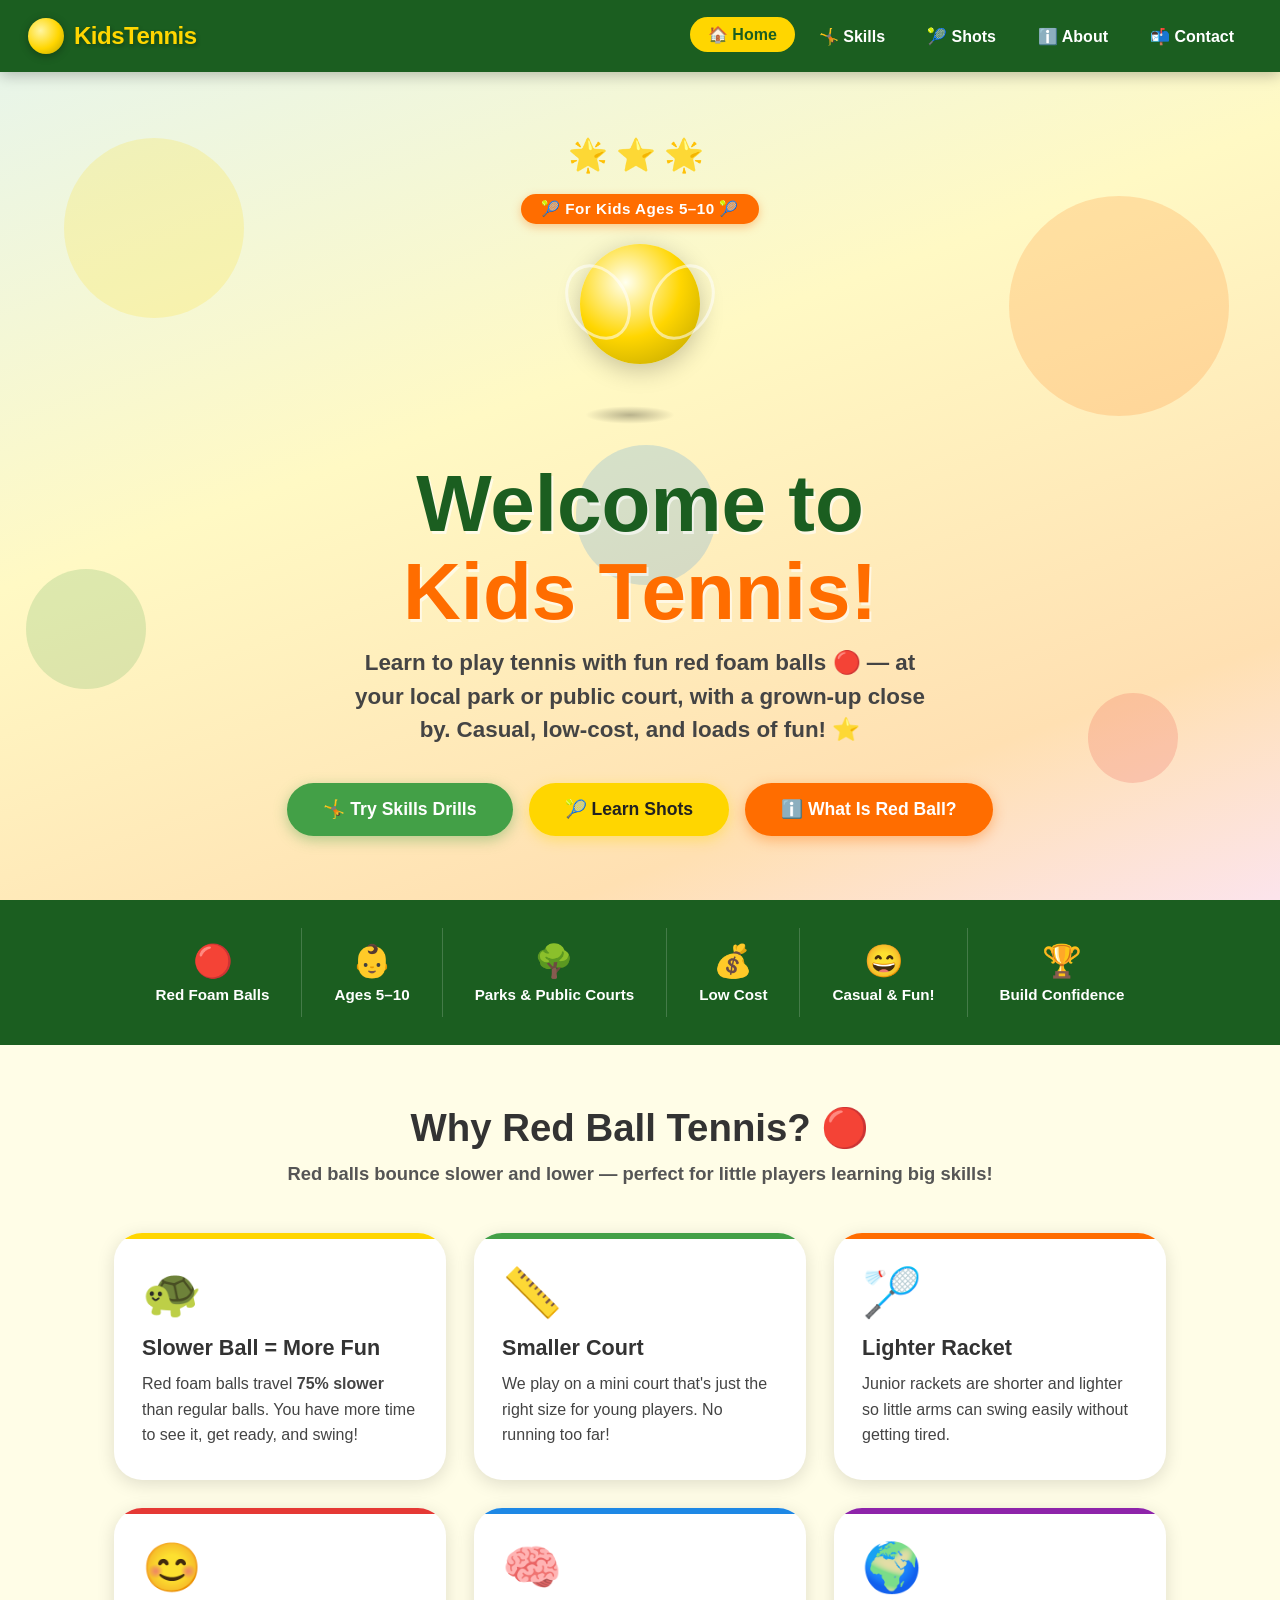
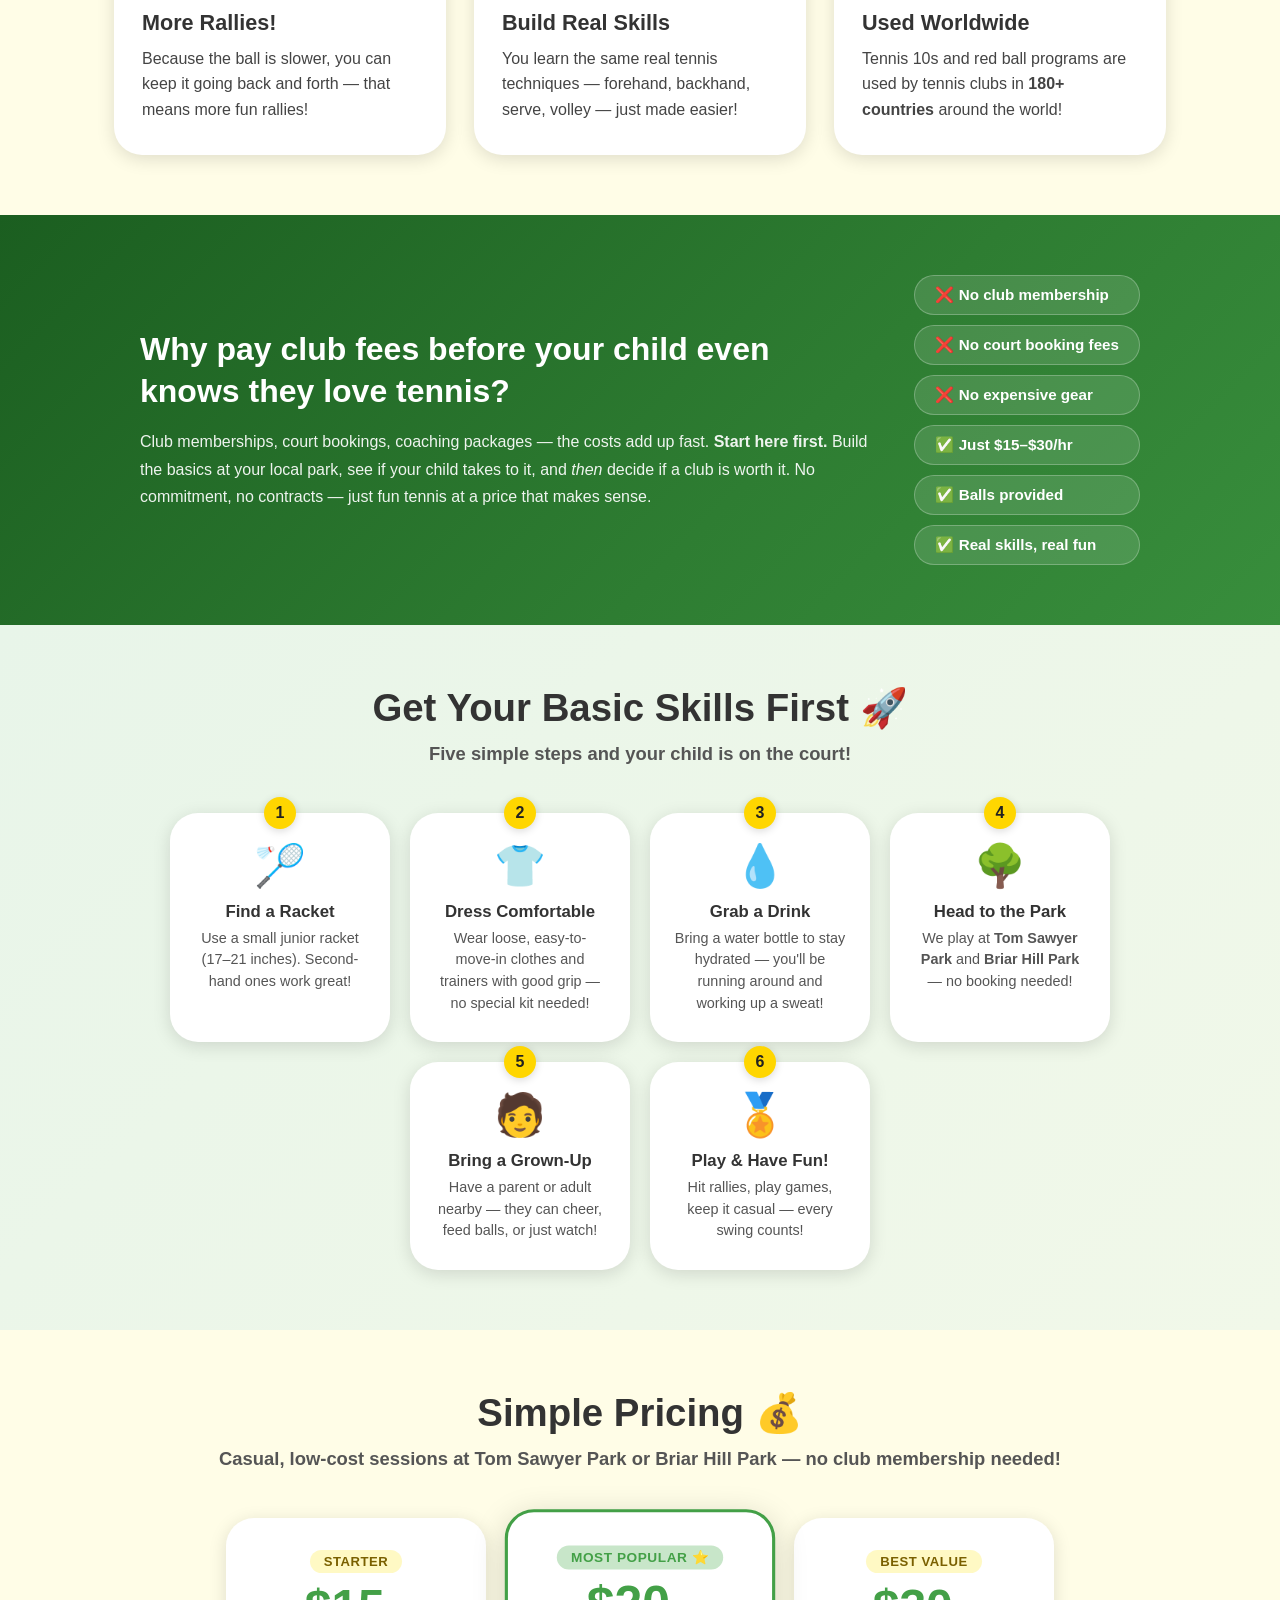
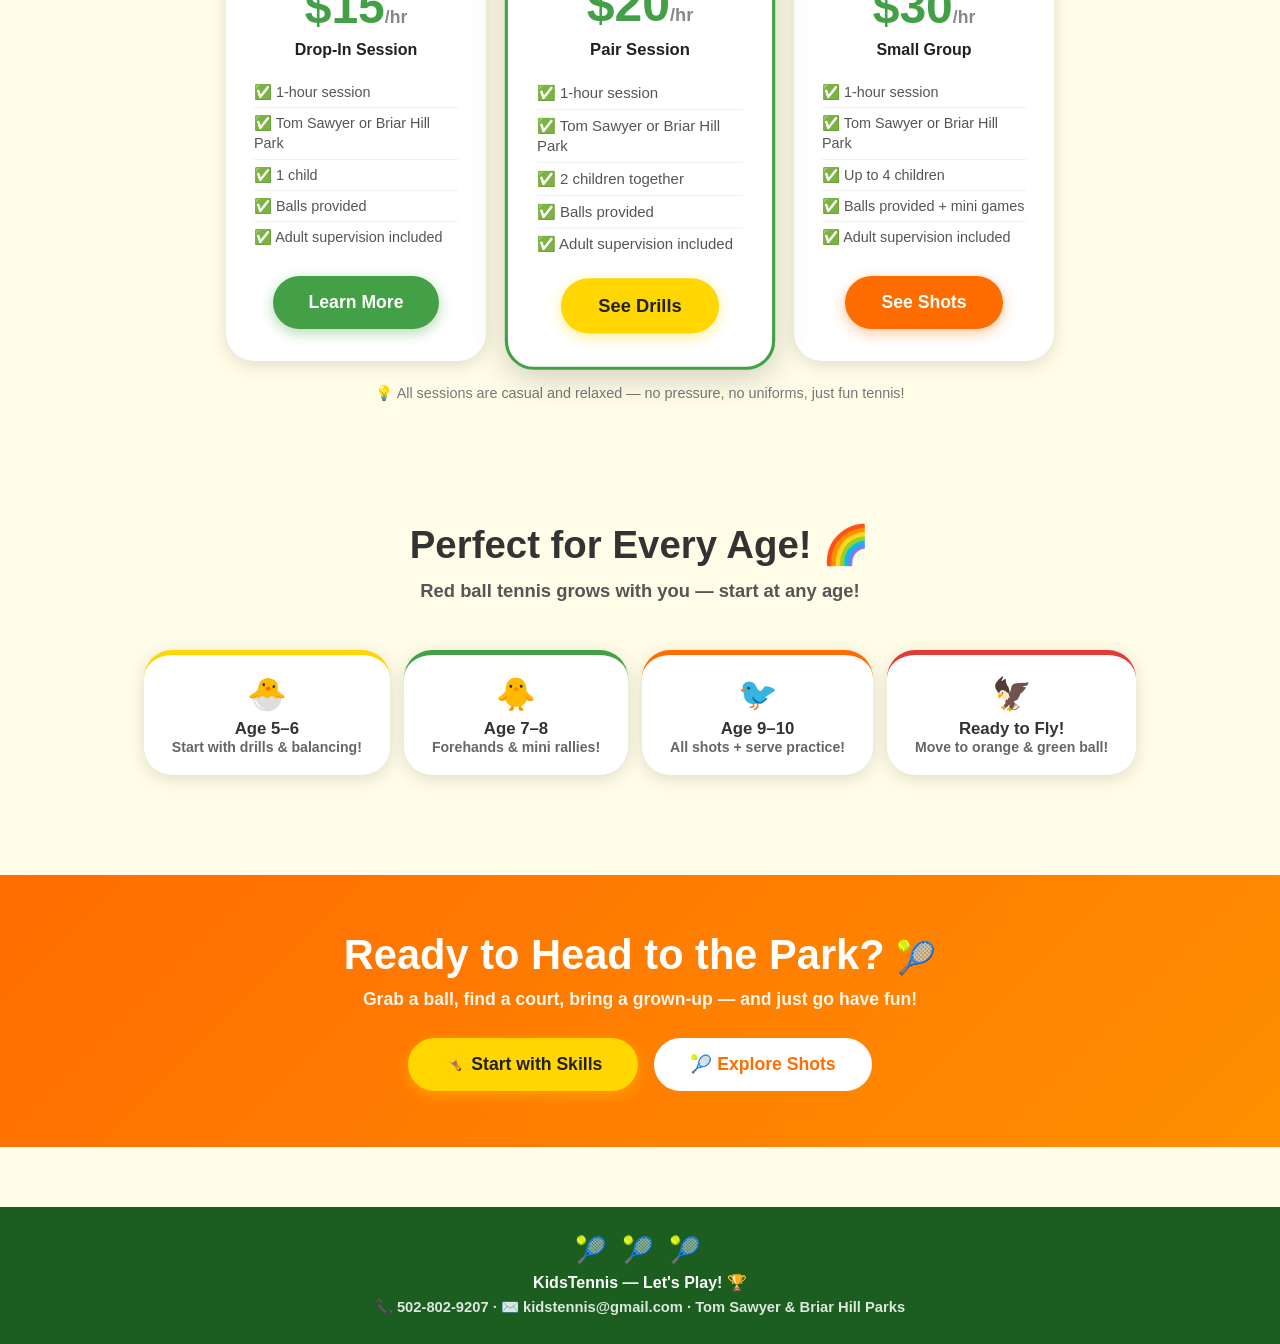
==== index.html @ addaf0f0 "Initial commit — KidsTennis site" ====
<!DOCTYPE html>
<html lang="en">
<head>
  <meta charset="UTF-8" />
  <meta name="viewport" content="width=device-width, initial-scale=1.0" />
  <title>KidsTennis 🎾 — Learn Tennis with Red Balls!</title>
  <link rel="stylesheet" href="style.css" />
  <style>
    /* ---- Page-specific extras ---- */
    .home-section-alt {
      background: linear-gradient(135deg, #e8f5e9 0%, #f1f8e9 100%);
    }
    .home-cta-banner {
      background: linear-gradient(135deg, var(--orange), #ff8f00);
      color: var(--white);
      text-align: center;
      padding: 56px 24px;
      border-radius: 0;
    }
    .home-cta-banner h2 {
      font-size: clamp(1.6rem, 5vw, 2.6rem);
      font-weight: 900;
      margin-bottom: 10px;
    }
    .home-cta-banner p {
      font-size: 1.1rem;
      margin-bottom: 28px;
      opacity: 0.92;
      font-weight: 600;
    }
    .nav-links a[href="index.html"] { background: var(--yellow); color: var(--nav-bg); }
    .racket-spin {
      display: inline-block;
      font-size: 2rem;
      animation: spinRacket 4s linear infinite;
    }
    @keyframes spinRacket {
      from { transform: rotate(0deg); }
      to   { transform: rotate(360deg); }
    }
    .welcome-emojis {
      font-size: 2rem;
      letter-spacing: 8px;
      display: block;
      margin-bottom: 20px;
      animation: waveEmoji 2s ease-in-out infinite;
    }
    @keyframes waveEmoji {
      0%, 100% { transform: rotate(0deg); }
      25%  { transform: rotate(8deg); }
      75%  { transform: rotate(-8deg); }
    }
    .marketing-hook {
      background: linear-gradient(135deg, #1B5E20 0%, #2E7D32 60%, #388E3C 100%);
      color: var(--white);
      padding: 60px 24px;
    }
    .mh-inner {
      max-width: 1000px;
      margin: 0 auto;
      display: flex;
      flex-wrap: wrap;
      gap: 40px;
      align-items: center;
    }
    .mh-text {
      flex: 1;
      min-width: 280px;
    }
    .mh-text h2 {
      font-size: clamp(1.4rem, 4vw, 2rem);
      font-weight: 900;
      margin-bottom: 16px;
      line-height: 1.3;
    }
    .mh-text p {
      font-size: 1rem;
      line-height: 1.7;
      opacity: 0.92;
    }
    .mh-pills {
      display: flex;
      flex-direction: column;
      gap: 10px;
      min-width: 220px;
    }
    .mh-pill {
      background: rgba(255,255,255,0.12);
      border: 1.5px solid rgba(255,255,255,0.25);
      border-radius: 50px;
      padding: 10px 20px;
      font-size: 0.95rem;
      font-weight: 800;
      white-space: nowrap;
    }

    .pricing-row {
      display: flex;
      flex-wrap: wrap;
      gap: 24px;
      justify-content: center;
      align-items: stretch;
    }
    .price-card {
      background: var(--white);
      border-radius: var(--radius-lg);
      box-shadow: var(--shadow);
      padding: 32px 28px;
      width: 260px;
      display: flex;
      flex-direction: column;
      align-items: center;
      text-align: center;
      gap: 10px;
      transition: transform 0.2s;
    }
    .price-card:hover { transform: translateY(-6px); }
    .price-card-featured {
      border: 3px solid var(--green);
      box-shadow: var(--shadow-lg);
      transform: scale(1.04);
    }
    .price-card-featured:hover { transform: scale(1.04) translateY(-6px); }
    .pc-badge {
      font-size: 0.82rem;
      font-weight: 900;
      letter-spacing: 0.04em;
      text-transform: uppercase;
      background: var(--yellow-light);
      color: #7a6000;
      padding: 4px 14px;
      border-radius: 50px;
    }
    .price-card-featured .pc-badge {
      background: var(--green-light);
      color: var(--green);
    }
    .pc-price {
      font-size: 3rem;
      font-weight: 900;
      color: var(--green);
      line-height: 1;
    }
    .pc-price span {
      font-size: 1.1rem;
      font-weight: 700;
      color: #888;
    }
    .pc-label {
      font-size: 1rem;
      font-weight: 800;
      color: var(--dark);
    }
    .pc-features {
      list-style: none;
      padding: 0;
      margin: 8px 0;
      text-align: left;
      width: 100%;
    }
    .pc-features li {
      font-size: 0.9rem;
      color: #555;
      padding: 5px 0;
      border-bottom: 1px solid #f0f0f0;
      line-height: 1.4;
    }
    .pc-features li:last-child { border-bottom: none; }

    .how-step-row {
      display: flex;
      flex-wrap: wrap;
      gap: 20px;
      justify-content: center;
      counter-reset: how-counter;
    }
    .how-step {
      background: var(--white);
      border-radius: var(--radius-lg);
      box-shadow: var(--shadow);
      padding: 28px 24px;
      width: 220px;
      text-align: center;
      position: relative;
      transition: transform 0.2s;
      counter-increment: how-counter;
    }
    .how-step:hover { transform: translateY(-6px); }
    .how-step::before {
      content: counter(how-counter);
      position: absolute;
      top: -16px;
      left: 50%;
      transform: translateX(-50%);
      background: var(--yellow);
      color: var(--dark);
      width: 32px; height: 32px;
      border-radius: 50%;
      display: flex;
      align-items: center;
      justify-content: center;
      font-weight: 900;
      font-size: 1rem;
      box-shadow: 0 2px 8px rgba(0,0,0,0.15);
    }
    .how-step .hs-icon { font-size: 2.6rem; margin-bottom: 12px; }
    .how-step h4 { font-size: 1.05rem; font-weight: 800; margin-bottom: 6px; }
    .how-step p { font-size: 0.9rem; color: #555; line-height: 1.5; }
  </style>
</head>
<body>

  <!-- ======== NAVIGATION ======== -->
  <nav class="nav">
    <a href="index.html" class="nav-logo">
      <span class="ball-icon"></span>
      KidsTennis
    </a>
    <div class="hamburger" id="ham" onclick="toggleMenu()" aria-label="Menu">
      <span></span><span></span><span></span>
    </div>
    <ul class="nav-links" id="navLinks">
      <li><a href="index.html" class="active">🏠 Home</a></li>
      <li><a href="skills.html">🤸 Skills</a></li>
      <li><a href="shots.html">🎾 Shots</a></li>
      <li><a href="about.html">ℹ️ About</a></li>
      <li><a href="contact.html">📬 Contact</a></li>
    </ul>
  </nav>

  <!-- ======== HERO ======== -->
  <section class="hero">
    <div class="hero-bg">
      <div class="bg-ball b1"></div>
      <div class="bg-ball b2"></div>
      <div class="bg-ball b3"></div>
      <div class="bg-ball b4"></div>
      <div class="bg-ball b5"></div>
    </div>
    <div class="hero-content">
      <span class="welcome-emojis">🌟⭐🌟</span>
      <div class="hero-badge">🎾 For Kids Ages 5–10 🎾</div>

      <div class="big-ball-wrap">
        <div class="big-ball"></div>
        <div class="ball-shadow"></div>
      </div>

      <h1 class="hero-title">
        Welcome to<br><span class="accent">Kids Tennis!</span>
      </h1>
      <p class="hero-subtitle">
        Learn to play tennis with fun red foam balls 🔴 — at your local park or public court, with a grown-up close by. Casual, low-cost, and loads of fun! ⭐
      </p>
      <div class="btn-group">
        <a href="skills.html" class="btn btn-primary">🤸 Try Skills Drills</a>
        <a href="shots.html" class="btn btn-secondary">🎾 Learn Shots</a>
        <a href="about.html" class="btn btn-orange">ℹ️ What Is Red Ball?</a>
      </div>
    </div>
  </section>

  <!-- ======== FEATURE STRIP ======== -->
  <div class="feature-strip">
    <div class="feature-item">
      <span class="fi-icon">🔴</span>
      <span>Red Foam Balls</span>
    </div>
    <div class="feature-item">
      <span class="fi-icon">👶</span>
      <span>Ages 5–10</span>
    </div>
    <div class="feature-item">
      <span class="fi-icon">🌳</span>
      <span>Parks &amp; Public Courts</span>
    </div>
    <div class="feature-item">
      <span class="fi-icon">💰</span>
      <span>Low Cost</span>
    </div>
    <div class="feature-item">
      <span class="fi-icon">😄</span>
      <span>Casual &amp; Fun!</span>
    </div>
    <div class="feature-item">
      <span class="fi-icon">🏆</span>
      <span>Build Confidence</span>
    </div>
  </div>

  <!-- ======== WHY RED BALL ======== -->
  <section class="section">
    <h2 class="section-title">Why Red Ball Tennis? 🔴</h2>
    <p class="section-subtitle">Red balls bounce slower and lower — perfect for little players learning big skills!</p>
    <div class="cards-grid">
      <div class="card yellow">
        <span class="card-emoji">🐢</span>
        <h3>Slower Ball = More Fun</h3>
        <p>Red foam balls travel <strong>75% slower</strong> than regular balls. You have more time to see it, get ready, and swing!</p>
      </div>
      <div class="card green">
        <span class="card-emoji">📏</span>
        <h3>Smaller Court</h3>
        <p>We play on a mini court that's just the right size for young players. No running too far!</p>
      </div>
      <div class="card orange">
        <span class="card-emoji">🏸</span>
        <h3>Lighter Racket</h3>
        <p>Junior rackets are shorter and lighter so little arms can swing easily without getting tired.</p>
      </div>
      <div class="card red">
        <span class="card-emoji">😊</span>
        <h3>More Rallies!</h3>
        <p>Because the ball is slower, you can keep it going back and forth — that means more fun rallies!</p>
      </div>
      <div class="card blue">
        <span class="card-emoji">🧠</span>
        <h3>Build Real Skills</h3>
        <p>You learn the same real tennis techniques — forehand, backhand, serve, volley — just made easier!</p>
      </div>
      <div class="card purple">
        <span class="card-emoji">🌍</span>
        <h3>Used Worldwide</h3>
        <p>Tennis 10s and red ball programs are used by tennis clubs in <strong>180+ countries</strong> around the world!</p>
      </div>
    </div>
  </section>

  <!-- ======== HOW IT WORKS ======== -->
  <!-- ======== MARKETING HOOK ======== -->
  <div class="marketing-hook">
    <div class="mh-inner">
      <div class="mh-text">
        <h2>Why pay club fees before your child even knows they love tennis?</h2>
        <p>Club memberships, court bookings, coaching packages — the costs add up fast. <strong>Start here first.</strong> Build the basics at your local park, see if your child takes to it, and <em>then</em> decide if a club is worth it. No commitment, no contracts — just fun tennis at a price that makes sense.</p>
      </div>
      <div class="mh-pills">
        <span class="mh-pill">❌ No club membership</span>
        <span class="mh-pill">❌ No court booking fees</span>
        <span class="mh-pill">❌ No expensive gear</span>
        <span class="mh-pill">✅ Just $15–$30/hr</span>
        <span class="mh-pill">✅ Balls provided</span>
        <span class="mh-pill">✅ Real skills, real fun</span>
      </div>
    </div>
  </div>

  <section class="section home-section-alt" style="max-width:100%; padding: 60px 24px; margin:0;">
    <div style="max-width:1100px; margin:0 auto;">
      <h2 class="section-title">Get Your Basic Skills First 🚀</h2>
      <p class="section-subtitle">Five simple steps and your child is on the court!</p>
      <div class="how-step-row">
        <div class="how-step">
          <div class="hs-icon">🏸</div>
          <h4>Find a Racket</h4>
          <p>Use a small junior racket (17–21 inches). Second-hand ones work great!</p>
        </div>
        <div class="how-step">
          <div class="hs-icon">👕</div>
          <h4>Dress Comfortable</h4>
          <p>Wear loose, easy-to-move-in clothes and trainers with good grip — no special kit needed!</p>
        </div>
        <div class="how-step">
          <div class="hs-icon">💧</div>
          <h4>Grab a Drink</h4>
          <p>Bring a water bottle to stay hydrated — you'll be running around and working up a sweat!</p>
        </div>
        <div class="how-step">
          <div class="hs-icon">🌳</div>
          <h4>Head to the Park</h4>
          <p>We play at <strong>Tom Sawyer Park</strong> and <strong>Briar Hill Park</strong> — no booking needed!</p>
        </div>
        <div class="how-step">
          <div class="hs-icon">🧑</div>
          <h4>Bring a Grown-Up</h4>
          <p>Have a parent or adult nearby — they can cheer, feed balls, or just watch!</p>
        </div>
        <div class="how-step">
          <div class="hs-icon">🏅</div>
          <h4>Play &amp; Have Fun!</h4>
          <p>Hit rallies, play games, keep it casual — every swing counts!</p>
        </div>
      </div>
    </div>
  </section>

  <!-- ======== PRICING ======== -->
  <section class="section">
    <h2 class="section-title">Simple Pricing 💰</h2>
    <p class="section-subtitle">Casual, low-cost sessions at <strong>Tom Sawyer Park</strong> or <strong>Briar Hill Park</strong> — no club membership needed!</p>
    <div class="pricing-row">

      <div class="price-card">
        <div class="pc-badge">Starter</div>
        <div class="pc-price">$15<span>/hr</span></div>
        <div class="pc-label">Drop-In Session</div>
        <ul class="pc-features">
          <li>✅ 1-hour session</li>
          <li>✅ Tom Sawyer or Briar Hill Park</li>
          <li>✅ 1 child</li>
          <li>✅ Balls provided</li>
          <li>✅ Adult supervision included</li>
        </ul>
        <a href="about.html" class="btn btn-primary" style="margin-top:auto;">Learn More</a>
      </div>

      <div class="price-card price-card-featured">
        <div class="pc-badge">Most Popular ⭐</div>
        <div class="pc-price">$20<span>/hr</span></div>
        <div class="pc-label">Pair Session</div>
        <ul class="pc-features">
          <li>✅ 1-hour session</li>
          <li>✅ Tom Sawyer or Briar Hill Park</li>
          <li>✅ 2 children together</li>
          <li>✅ Balls provided</li>
          <li>✅ Adult supervision included</li>
        </ul>
        <a href="skills.html" class="btn btn-secondary" style="margin-top:auto;">See Drills</a>
      </div>

      <div class="price-card">
        <div class="pc-badge">Best Value</div>
        <div class="pc-price">$30<span>/hr</span></div>
        <div class="pc-label">Small Group</div>
        <ul class="pc-features">
          <li>✅ 1-hour session</li>
          <li>✅ Tom Sawyer or Briar Hill Park</li>
          <li>✅ Up to 4 children</li>
          <li>✅ Balls provided + mini games</li>
          <li>✅ Adult supervision included</li>
        </ul>
        <a href="shots.html" class="btn btn-orange" style="margin-top:auto;">See Shots</a>
      </div>

    </div>
    <p style="text-align:center; font-size:0.9rem; color:#777; margin-top:24px;">
      💡 All sessions are casual and relaxed — no pressure, no uniforms, just fun tennis!
    </p>
  </section>

  <!-- ======== AGE BADGES ======== -->
  <section class="section">
    <h2 class="section-title">Perfect for Every Age! 🌈</h2>
    <p class="section-subtitle">Red ball tennis grows with you — start at any age!</p>
    <div class="age-badge-strip">
      <div class="age-badge">
        <div class="ab-emoji">🐣</div>
        <div class="ab-title">Age 5–6</div>
        <div class="ab-sub">Start with drills &amp; balancing!</div>
      </div>
      <div class="age-badge">
        <div class="ab-emoji">🐥</div>
        <div class="ab-title">Age 7–8</div>
        <div class="ab-sub">Forehands &amp; mini rallies!</div>
      </div>
      <div class="age-badge">
        <div class="ab-emoji">🐦</div>
        <div class="ab-title">Age 9–10</div>
        <div class="ab-sub">All shots + serve practice!</div>
      </div>
      <div class="age-badge">
        <div class="ab-emoji">🦅</div>
        <div class="ab-title">Ready to Fly!</div>
        <div class="ab-sub">Move to orange &amp; green ball!</div>
      </div>
    </div>
  </section>

  <!-- ======== CTA BANNER ======== -->
  <div class="home-cta-banner">
    <h2>Ready to Head to the Park? <span class="racket-spin">🎾</span></h2>
    <p>Grab a ball, find a court, bring a grown-up — and just go have fun!</p>
    <div class="btn-group">
      <a href="skills.html" class="btn btn-secondary">🤸 Start with Skills</a>
      <a href="shots.html"  class="btn" style="background:white; color:var(--orange);">🎾 Explore Shots</a>
    </div>
  </div>

  <!-- ======== FOOTER ======== -->
  <footer class="footer">
    <span class="foot-balls">🎾 🎾 🎾</span>
    <strong>KidsTennis — Let's Play! 🏆</strong>
    <p>📞 502-802-9207 · ✉️ kidstennis@gmail.com · Tom Sawyer &amp; Briar Hill Parks</p>
  </footer>

  <script>
    function toggleMenu() {
      document.getElementById('navLinks').classList.toggle('open');
      document.getElementById('ham').classList.toggle('open');
    }
    // Close menu on link click
    document.querySelectorAll('.nav-links a').forEach(a => {
      a.addEventListener('click', () => {
        document.getElementById('navLinks').classList.remove('open');
        document.getElementById('ham').classList.remove('open');
      });
    });
  </script>
</body>
</html>
---- style.css ----
/* ===========================
   KidsTennis — Shared Stylesheet
   =========================== */

/* ---------- CSS Variables ---------- */
:root {
  --yellow:      #FFD600;
  --yellow-light:#FFF9C4;
  --green:       #43A047;
  --green-light: #C8E6C9;
  --orange:      #FF6D00;
  --orange-light:#FFE0B2;
  --red:         #E53935;
  --red-light:   #FFCDD2;
  --blue:        #1E88E5;
  --blue-light:  #BBDEFB;
  --purple:      #8E24AA;
  --purple-light:#E1BEE7;
  --white:       #FFFFFF;
  --off-white:   #FFFDE7;
  --dark:        #212121;
  --text:        #333333;
  --nav-bg:      #1B5E20;
  --nav-height:  72px;
  --radius:      16px;
  --radius-lg:   28px;
  --shadow:      0 4px 18px rgba(0,0,0,0.13);
  --shadow-lg:   0 8px 32px rgba(0,0,0,0.18);
  --font-main:   'Nunito', 'Comic Sans MS', 'Chalkboard SE', cursive, sans-serif;
}

/* ---------- Reset & Base ---------- */
*, *::before, *::after { box-sizing: border-box; margin: 0; padding: 0; }

html { scroll-behavior: smooth; }

body {
  font-family: var(--font-main);
  font-size: 19px;
  color: var(--text);
  background: var(--off-white);
  min-height: 100vh;
  padding-top: var(--nav-height);
}

img { max-width: 100%; display: block; }

a { color: inherit; text-decoration: none; }

ul { list-style: none; }

/* ---------- Google Font Import ---------- */
@import url('https://fonts.googleapis.com/css2?family=Nunito:wght@400;600;700;800;900&display=swap');

/* ======================================================
   NAVIGATION
   ====================================================== */
.nav {
  position: fixed;
  top: 0; left: 0; right: 0;
  height: var(--nav-height);
  background: var(--nav-bg);
  display: flex;
  align-items: center;
  justify-content: space-between;
  padding: 0 28px;
  z-index: 1000;
  box-shadow: 0 3px 14px rgba(0,0,0,0.25);
}

.nav-logo {
  display: flex;
  align-items: center;
  gap: 10px;
  font-size: 1.5rem;
  font-weight: 900;
  color: var(--yellow);
  letter-spacing: -0.5px;
  text-shadow: 1px 2px 4px rgba(0,0,0,0.3);
}

.nav-logo .ball-icon {
  display: inline-block;
  width: 36px; height: 36px;
  background: radial-gradient(circle at 35% 35%, #fff5a0, var(--yellow) 55%, #b8a000);
  border-radius: 50%;
  box-shadow: 0 2px 8px rgba(0,0,0,0.3);
  animation: navBounce 1.6s ease-in-out infinite;
  flex-shrink: 0;
}

@keyframes navBounce {
  0%, 100% { transform: translateY(0) scaleX(1) scaleY(1); }
  45%       { transform: translateY(-10px) scaleX(1) scaleY(1.05); }
  90%       { transform: translateY(0) scaleX(1.15) scaleY(0.85); }
}

.nav-links {
  display: flex;
  gap: 6px;
  align-items: center;
}

.nav-links a {
  color: var(--white);
  font-weight: 700;
  font-size: 1rem;
  padding: 8px 18px;
  border-radius: 50px;
  transition: background 0.2s, color 0.2s, transform 0.15s;
  display: flex;
  align-items: center;
  gap: 5px;
}

.nav-links a:hover,
.nav-links a.active {
  background: var(--yellow);
  color: var(--nav-bg);
  transform: translateY(-2px);
}

/* Hamburger — mobile */
.hamburger {
  display: none;
  flex-direction: column;
  gap: 5px;
  cursor: pointer;
  padding: 4px;
}
.hamburger span {
  display: block;
  width: 26px; height: 3px;
  background: var(--white);
  border-radius: 2px;
  transition: all 0.3s;
}
.hamburger.open span:nth-child(1) { transform: translateY(8px) rotate(45deg); }
.hamburger.open span:nth-child(2) { opacity: 0; }
.hamburger.open span:nth-child(3) { transform: translateY(-8px) rotate(-45deg); }

/* ======================================================
   FOOTER
   ====================================================== */
.footer {
  background: var(--nav-bg);
  color: var(--white);
  text-align: center;
  padding: 28px 20px;
  font-size: 1rem;
  font-weight: 600;
  margin-top: 60px;
}
.footer .foot-balls {
  font-size: 1.6rem;
  letter-spacing: 4px;
  margin-bottom: 8px;
  display: block;
  animation: footWiggle 3s ease-in-out infinite;
}
@keyframes footWiggle {
  0%, 100% { letter-spacing: 4px; }
  50%       { letter-spacing: 8px; }
}
.footer p { opacity: 0.85; font-size: 0.92rem; margin-top: 6px; }

/* ======================================================
   SECTION WRAPPERS
   ====================================================== */
.section {
  max-width: 1100px;
  margin: 0 auto;
  padding: 60px 24px;
}

.section-title {
  font-size: 2.4rem;
  font-weight: 900;
  text-align: center;
  margin-bottom: 12px;
  line-height: 1.2;
}

.section-subtitle {
  font-size: 1.15rem;
  text-align: center;
  color: #555;
  margin-bottom: 48px;
  font-weight: 600;
}

/* ======================================================
   CARDS GRID
   ====================================================== */
.cards-grid {
  display: grid;
  grid-template-columns: repeat(auto-fill, minmax(290px, 1fr));
  gap: 28px;
}

.card {
  background: var(--white);
  border-radius: var(--radius-lg);
  box-shadow: var(--shadow);
  padding: 32px 28px;
  transition: transform 0.22s, box-shadow 0.22s;
  position: relative;
  overflow: hidden;
}
.card:hover {
  transform: translateY(-6px) scale(1.02);
  box-shadow: var(--shadow-lg);
}
.card-emoji {
  font-size: 3rem;
  margin-bottom: 14px;
  display: block;
  animation: emojiPop 2.5s ease-in-out infinite;
}
@keyframes emojiPop {
  0%, 100% { transform: scale(1); }
  50%       { transform: scale(1.15) rotate(-5deg); }
}
.card h3 {
  font-size: 1.35rem;
  font-weight: 800;
  margin-bottom: 10px;
}
.card p, .card li {
  font-size: 1rem;
  line-height: 1.6;
  color: #444;
}
.card ul {
  margin-top: 10px;
  padding-left: 0;
}
.card ul li {
  padding: 4px 0;
  display: flex;
  align-items: flex-start;
  gap: 8px;
}
.card ul li::before {
  content: '✅';
  flex-shrink: 0;
  font-size: 0.85rem;
  margin-top: 3px;
}

/* Color stripe at top of card */
.card::before {
  content: '';
  position: absolute;
  top: 0; left: 0; right: 0;
  height: 6px;
  border-radius: var(--radius-lg) var(--radius-lg) 0 0;
}
.card.yellow::before  { background: var(--yellow); }
.card.green::before   { background: var(--green); }
.card.orange::before  { background: var(--orange); }
.card.red::before     { background: var(--red); }
.card.blue::before    { background: var(--blue); }
.card.purple::before  { background: var(--purple); }

/* ======================================================
   STEP LISTS (shots page)
   ====================================================== */
.steps {
  counter-reset: step-counter;
  margin-top: 14px;
  padding-left: 0;
}
.steps li {
  display: flex;
  gap: 14px;
  align-items: flex-start;
  margin-bottom: 12px;
  font-size: 1rem;
  line-height: 1.6;
}
.steps li::before {
  counter-increment: step-counter;
  content: counter(step-counter);
  min-width: 32px; height: 32px;
  background: var(--yellow);
  color: var(--dark);
  border-radius: 50%;
  display: flex;
  align-items: center;
  justify-content: center;
  font-weight: 900;
  font-size: 0.95rem;
  flex-shrink: 0;
  margin-top: 2px;
  box-shadow: 0 2px 6px rgba(0,0,0,0.15);
}

/* ======================================================
   TIP BOXES
   ====================================================== */
.tip-box {
  border-radius: var(--radius);
  padding: 18px 22px;
  margin-top: 16px;
  font-size: 1rem;
  font-weight: 700;
  display: flex;
  align-items: flex-start;
  gap: 12px;
  line-height: 1.5;
}
.tip-box .tip-icon { font-size: 1.5rem; flex-shrink: 0; }
.tip-box.yellow { background: var(--yellow-light); border-left: 5px solid var(--yellow); }
.tip-box.green  { background: var(--green-light);  border-left: 5px solid var(--green); }
.tip-box.orange { background: var(--orange-light); border-left: 5px solid var(--orange); }
.tip-box.red    { background: var(--red-light);    border-left: 5px solid var(--red); }
.tip-box.blue   { background: var(--blue-light);   border-left: 5px solid var(--blue); }
.tip-box.purple { background: var(--purple-light); border-left: 5px solid var(--purple); }

/* ======================================================
   HERO SECTION (index)
   ====================================================== */
.hero {
  min-height: calc(100vh - var(--nav-height));
  display: flex;
  flex-direction: column;
  align-items: center;
  justify-content: center;
  text-align: center;
  padding: 40px 24px;
  background: linear-gradient(160deg, #e8f5e9 0%, #fff9c4 40%, #ffe0b2 80%, #fce4ec 100%);
  position: relative;
  overflow: hidden;
}

/* Floating background balls */
.hero-bg {
  position: absolute;
  inset: 0;
  pointer-events: none;
  overflow: hidden;
  z-index: 0;
}
.bg-ball {
  position: absolute;
  border-radius: 50%;
  opacity: 0.18;
}
.bg-ball.b1 { width:180px;height:180px; background:var(--yellow); top:8%;  left:5%;  animation: floatBall 7s ease-in-out infinite; }
.bg-ball.b2 { width:120px;height:120px; background:var(--green);  top:60%; left:2%;  animation: floatBall 9s ease-in-out infinite 1s; }
.bg-ball.b3 { width:220px;height:220px; background:var(--orange); top:15%; right:4%; animation: floatBall 8s ease-in-out infinite 0.5s; }
.bg-ball.b4 { width: 90px;height: 90px; background:var(--red);    top:75%; right:8%; animation: floatBall 6s ease-in-out infinite 2s; }
.bg-ball.b5 { width:140px;height:140px; background:var(--blue);   top:45%; left:45%; animation: floatBall 10s ease-in-out infinite 3s; }

@keyframes floatBall {
  0%, 100% { transform: translate(0, 0) scale(1); }
  33%       { transform: translate(12px, -18px) scale(1.05); }
  66%       { transform: translate(-8px, 10px) scale(0.97); }
}

.hero-content { position: relative; z-index: 1; max-width: 800px; }

.hero-badge {
  display: inline-block;
  background: var(--orange);
  color: var(--white);
  font-size: 0.95rem;
  font-weight: 800;
  padding: 6px 20px;
  border-radius: 50px;
  margin-bottom: 20px;
  letter-spacing: 0.5px;
  box-shadow: 0 3px 10px rgba(255,109,0,0.35);
  animation: badgePulse 3s ease-in-out infinite;
}
@keyframes badgePulse {
  0%, 100% { box-shadow: 0 3px 10px rgba(255,109,0,0.35); }
  50%       { box-shadow: 0 3px 22px rgba(255,109,0,0.65); }
}

.hero-title {
  font-size: clamp(2.8rem, 8vw, 5rem);
  font-weight: 900;
  line-height: 1.1;
  color: var(--nav-bg);
  text-shadow: 2px 3px 0 rgba(255,255,255,0.6);
  margin-bottom: 10px;
}
.hero-title .accent { color: var(--orange); }

.hero-subtitle {
  font-size: clamp(1.1rem, 3vw, 1.4rem);
  color: #444;
  font-weight: 700;
  margin-bottom: 36px;
  max-width: 580px;
  margin-left: auto;
  margin-right: auto;
  line-height: 1.5;
}

/* Big bouncing tennis ball */
.big-ball-wrap {
  position: relative;
  width: 140px;
  height: 180px;
  margin: 0 auto 36px;
}
.big-ball {
  width: 120px; height: 120px;
  background: radial-gradient(circle at 38% 32%, #fffff0, #FFD600 50%, #b8a000);
  border-radius: 50%;
  position: absolute;
  top: 0; left: 10px;
  box-shadow: 0 6px 24px rgba(0,0,0,0.22);
  animation: bigBounce 1.2s cubic-bezier(0.36,0,0.66,-0.56) infinite alternate;
}
/* Tennis ball seam */
.big-ball::before,
.big-ball::after {
  content: '';
  position: absolute;
  border-radius: 50%;
  border: 3px solid rgba(255,255,255,0.55);
}
.big-ball::before {
  width: 60px; height: 80px;
  top: 18px; left: -12px;
  transform: rotate(-30deg);
}
.big-ball::after {
  width: 60px; height: 80px;
  top: 18px; right: -12px;
  transform: rotate(30deg);
}
/* Shadow under ball */
.ball-shadow {
  width: 90px; height: 18px;
  background: radial-gradient(ellipse, rgba(0,0,0,0.28) 0%, transparent 70%);
  border-radius: 50%;
  position: absolute;
  bottom: 0; left: 15px;
  animation: bigBounceShadow 1.2s cubic-bezier(0.36,0,0.66,-0.56) infinite alternate;
}
@keyframes bigBounce {
  from { transform: translateY(0) scaleX(1) scaleY(1); }
  to   { transform: translateY(-70px) scaleX(0.95) scaleY(1.05); }
}
@keyframes bigBounceShadow {
  from { transform: scaleX(1); opacity: 0.28; }
  to   { transform: scaleX(0.5); opacity: 0.1; }
}

/* CTA Buttons */
.btn-group {
  display: flex;
  gap: 16px;
  justify-content: center;
  flex-wrap: wrap;
  margin-top: 10px;
}
.btn {
  display: inline-flex;
  align-items: center;
  gap: 8px;
  padding: 16px 36px;
  border-radius: 50px;
  font-size: 1.1rem;
  font-weight: 800;
  cursor: pointer;
  transition: transform 0.18s, box-shadow 0.18s;
  border: none;
  text-decoration: none;
}
.btn:hover { transform: translateY(-3px) scale(1.04); box-shadow: var(--shadow-lg); }
.btn-primary { background: var(--green); color: var(--white); box-shadow: 0 4px 14px rgba(67,160,71,0.4); }
.btn-secondary { background: var(--yellow); color: var(--dark); box-shadow: 0 4px 14px rgba(255,214,0,0.4); }
.btn-orange { background: var(--orange); color: var(--white); box-shadow: 0 4px 14px rgba(255,109,0,0.4); }

/* ======================================================
   FEATURE STRIP (home page)
   ====================================================== */
.feature-strip {
  background: var(--nav-bg);
  padding: 28px 24px;
  display: flex;
  justify-content: center;
  gap: 0;
  flex-wrap: wrap;
}
.feature-item {
  display: flex;
  flex-direction: column;
  align-items: center;
  gap: 6px;
  padding: 14px 32px;
  color: var(--white);
  font-weight: 700;
  font-size: 0.95rem;
  text-align: center;
  border-right: 1px solid rgba(255,255,255,0.18);
}
.feature-item:last-child { border-right: none; }
.feature-item .fi-icon { font-size: 2rem; }

/* ======================================================
   PAGE HERO BANNER (inner pages)
   ====================================================== */
.page-hero {
  text-align: center;
  padding: 64px 24px 48px;
  position: relative;
  overflow: hidden;
}
.page-hero h1 {
  font-size: clamp(2rem, 6vw, 3.2rem);
  font-weight: 900;
  margin-bottom: 12px;
  position: relative;
  z-index: 1;
}
.page-hero p {
  font-size: 1.15rem;
  font-weight: 600;
  color: #555;
  max-width: 640px;
  margin: 0 auto;
  line-height: 1.6;
  position: relative;
  z-index: 1;
}
.page-hero.yellow-bg  { background: linear-gradient(135deg, var(--yellow-light) 0%, #fff9c4 100%); }
.page-hero.green-bg   { background: linear-gradient(135deg, var(--green-light)  0%, #e8f5e9 100%); }
.page-hero.orange-bg  { background: linear-gradient(135deg, var(--orange-light) 0%, #fff3e0 100%); }
.page-hero.blue-bg    { background: linear-gradient(135deg, var(--blue-light)   0%, #e3f2fd 100%); }

/* ======================================================
   DRILL CARDS — skills page
   ====================================================== */
.drill-card {
  background: var(--white);
  border-radius: var(--radius-lg);
  box-shadow: var(--shadow);
  padding: 32px 28px;
  transition: transform 0.22s, box-shadow 0.22s;
  position: relative;
  overflow: hidden;
  display: flex;
  flex-direction: column;
  gap: 12px;
}
.drill-card:hover {
  transform: translateY(-6px);
  box-shadow: var(--shadow-lg);
}
.drill-number {
  position: absolute;
  top: 16px; right: 20px;
  font-size: 3rem;
  font-weight: 900;
  opacity: 0.07;
  line-height: 1;
}
.drill-emoji { font-size: 2.8rem; }
.drill-card h3 {
  font-size: 1.3rem;
  font-weight: 800;
}
.drill-card .drill-desc {
  font-size: 1rem;
  color: #444;
  line-height: 1.6;
  flex-grow: 1;
}
.drill-card .drill-how {
  margin-top: 6px;
  font-weight: 800;
  font-size: 0.95rem;
  color: var(--nav-bg);
  text-transform: uppercase;
  letter-spacing: 0.5px;
}
.drill-card ul {
  padding-left: 0;
  margin-top: 6px;
}
.drill-card ul li {
  padding: 3px 0;
  font-size: 0.97rem;
  color: #444;
  display: flex;
  gap: 8px;
  align-items: flex-start;
}
.drill-card ul li::before {
  content: '🎾';
  font-size: 0.8rem;
  flex-shrink: 0;
  margin-top: 4px;
}
.difficulty {
  display: inline-flex;
  align-items: center;
  gap: 4px;
  font-size: 0.85rem;
  font-weight: 800;
  padding: 4px 14px;
  border-radius: 50px;
  margin-top: 8px;
  align-self: flex-start;
}
.diff-easy   { background: var(--green-light);  color: #2E7D32; }
.diff-medium { background: var(--yellow-light); color: #F57F17; }
.diff-hard   { background: var(--orange-light); color: #E65100; }

/* ======================================================
   SHOT CARDS — shots page
   ====================================================== */
.shot-section {
  max-width: 1100px;
  margin: 0 auto 56px;
  padding: 0 24px;
}
.shot-card {
  background: var(--white);
  border-radius: var(--radius-lg);
  box-shadow: var(--shadow);
  overflow: hidden;
  display: grid;
  grid-template-columns: 1fr 1fr;
  gap: 0;
  transition: box-shadow 0.22s;
}
.shot-card:hover { box-shadow: var(--shadow-lg); }
.shot-card.reverse { direction: rtl; }
.shot-card.reverse > * { direction: ltr; }

.shot-visual {
  display: flex;
  flex-direction: column;
  align-items: center;
  justify-content: center;
  padding: 40px 32px;
  position: relative;
  overflow: hidden;
  min-height: 280px;
}
.shot-visual.yellow-bg  { background: linear-gradient(135deg, #fff9c4, #ffe082); }
.shot-visual.green-bg   { background: linear-gradient(135deg, #c8e6c9, #a5d6a7); }
.shot-visual.orange-bg  { background: linear-gradient(135deg, #ffe0b2, #ffcc80); }
.shot-visual.blue-bg    { background: linear-gradient(135deg, #bbdefb, #90caf9); }

.shot-big-emoji {
  font-size: 5rem;
  animation: shotBounce 2.4s ease-in-out infinite;
  display: block;
  text-align: center;
}
@keyframes shotBounce {
  0%, 100% { transform: translateY(0) rotate(-5deg); }
  50%       { transform: translateY(-14px) rotate(5deg); }
}
.shot-label {
  font-size: 1rem;
  font-weight: 800;
  margin-top: 12px;
  color: rgba(0,0,0,0.5);
  text-transform: uppercase;
  letter-spacing: 1px;
}

.shot-info {
  padding: 36px 36px;
  display: flex;
  flex-direction: column;
  justify-content: center;
  gap: 10px;
}
.shot-tag {
  display: inline-block;
  font-size: 0.85rem;
  font-weight: 800;
  padding: 4px 16px;
  border-radius: 50px;
  letter-spacing: 0.5px;
  text-transform: uppercase;
  align-self: flex-start;
  margin-bottom: 4px;
}
.tag-yellow  { background: var(--yellow);  color: var(--dark); }
.tag-green   { background: var(--green);   color: var(--white); }
.tag-orange  { background: var(--orange);  color: var(--white); }
.tag-blue    { background: var(--blue);    color: var(--white); }

.shot-info h2 {
  font-size: 1.9rem;
  font-weight: 900;
  line-height: 1.2;
  margin-bottom: 4px;
}
.shot-info .shot-desc {
  font-size: 1rem;
  color: #555;
  line-height: 1.6;
  font-weight: 600;
}

/* ======================================================
   ABOUT PAGE
   ====================================================== */
.about-intro {
  background: linear-gradient(135deg, var(--green-light), var(--yellow-light));
  border-radius: var(--radius-lg);
  padding: 40px 36px;
  margin-bottom: 40px;
  display: flex;
  gap: 24px;
  align-items: flex-start;
  box-shadow: var(--shadow);
}
.about-intro .intro-icon { font-size: 4rem; flex-shrink: 0; }
.about-intro h2 { font-size: 1.6rem; font-weight: 900; margin-bottom: 10px; color: var(--nav-bg); }
.about-intro p { font-size: 1.03rem; line-height: 1.7; color: #444; }

.court-table-wrap {
  overflow-x: auto;
  border-radius: var(--radius);
  box-shadow: var(--shadow);
  margin-top: 12px;
}
.court-table {
  width: 100%;
  border-collapse: collapse;
  font-size: 1rem;
  background: var(--white);
  border-radius: var(--radius);
  overflow: hidden;
}
.court-table th {
  background: var(--nav-bg);
  color: var(--white);
  padding: 14px 18px;
  text-align: left;
  font-weight: 800;
  font-size: 0.95rem;
  letter-spacing: 0.3px;
}
.court-table td {
  padding: 13px 18px;
  border-bottom: 1px solid #eee;
  font-weight: 600;
}
.court-table tr:last-child td { border-bottom: none; }
.court-table tr:nth-child(even) td { background: #f9fbe7; }
.court-table tr:hover td { background: var(--yellow-light); }

.benefits-grid {
  display: grid;
  grid-template-columns: repeat(auto-fill, minmax(240px, 1fr));
  gap: 20px;
  margin-top: 12px;
}
.benefit-item {
  background: var(--white);
  border-radius: var(--radius);
  padding: 22px 20px;
  box-shadow: var(--shadow);
  display: flex;
  flex-direction: column;
  gap: 8px;
  transition: transform 0.2s;
}
.benefit-item:hover { transform: translateY(-4px); }
.benefit-item .bi-icon { font-size: 2.2rem; }
.benefit-item h4 { font-size: 1.05rem; font-weight: 800; }
.benefit-item p  { font-size: 0.93rem; color: #555; line-height: 1.5; }

/* ======================================================
   BADGE STRIP (home)
   ====================================================== */
.age-badge-strip {
  display: flex;
  flex-wrap: wrap;
  gap: 14px;
  justify-content: center;
  margin: 40px 0;
}
.age-badge {
  background: var(--white);
  border-radius: var(--radius-lg);
  padding: 20px 28px;
  text-align: center;
  box-shadow: var(--shadow);
  min-width: 160px;
  transition: transform 0.2s;
  border-top: 5px solid var(--yellow);
}
.age-badge:hover { transform: translateY(-4px); }
.age-badge:nth-child(2) { border-top-color: var(--green); }
.age-badge:nth-child(3) { border-top-color: var(--orange); }
.age-badge:nth-child(4) { border-top-color: var(--red); }
.age-badge .ab-emoji { font-size: 2rem; margin-bottom: 6px; }
.age-badge .ab-title { font-size: 1.05rem; font-weight: 900; }
.age-badge .ab-sub   { font-size: 0.88rem; color: #666; font-weight: 600; }

/* ======================================================
   FUN SCORE COUNTER (skills page)
   ====================================================== */
.star-counter {
  text-align: center;
  padding: 36px 24px;
  background: linear-gradient(135deg, #fffde7, #fff3e0);
  border-radius: var(--radius-lg);
  box-shadow: var(--shadow);
  margin-bottom: 48px;
}
.star-counter h3 { font-size: 1.4rem; font-weight: 900; margin-bottom: 16px; }
.star-row {
  display: flex;
  gap: 12px;
  justify-content: center;
  flex-wrap: wrap;
  margin-bottom: 16px;
}
.drill-star {
  font-size: 2.2rem;
  cursor: pointer;
  transition: transform 0.15s;
  filter: grayscale(0.8);
  user-select: none;
}
.drill-star.done { filter: none; animation: starPop 0.4s ease; }
@keyframes starPop {
  0% { transform: scale(1); }
  50% { transform: scale(1.5) rotate(20deg); }
  100% { transform: scale(1); }
}
.star-msg {
  font-size: 1.1rem;
  font-weight: 800;
  color: var(--orange);
  min-height: 1.5em;
  transition: all 0.3s;
}

/* ======================================================
   RESPONSIVE
   ====================================================== */
@media (max-width: 768px) {
  body { font-size: 17px; }

  .nav-links {
    display: none;
    position: absolute;
    top: var(--nav-height);
    left: 0; right: 0;
    background: var(--nav-bg);
    flex-direction: column;
    padding: 16px 20px 24px;
    gap: 8px;
    box-shadow: 0 8px 20px rgba(0,0,0,0.3);
  }
  .nav-links.open { display: flex; }
  .nav-links a { width: 100%; justify-content: flex-start; padding: 12px 18px; }

  .hamburger { display: flex; }

  .hero-title { font-size: 2.5rem; }
  .section-title { font-size: 1.8rem; }

  .shot-card {
    grid-template-columns: 1fr;
  }
  .shot-card.reverse { direction: ltr; }

  .about-intro {
    flex-direction: column;
  }

  .feature-item {
    border-right: none;
    border-bottom: 1px solid rgba(255,255,255,0.18);
    width: 45%;
  }
  .feature-item:last-child { border-bottom: none; }

  .cards-grid { grid-template-columns: 1fr; }
  .benefits-grid { grid-template-columns: 1fr; }
}

@media (max-width: 480px) {
  .hero-title { font-size: 2rem; }
  .btn { padding: 13px 26px; font-size: 1rem; }
  .shot-info { padding: 24px 20px; }
  .shot-visual { padding: 28px 20px; }
  .court-table th, .court-table td { padding: 10px 12px; font-size: 0.9rem; }
}
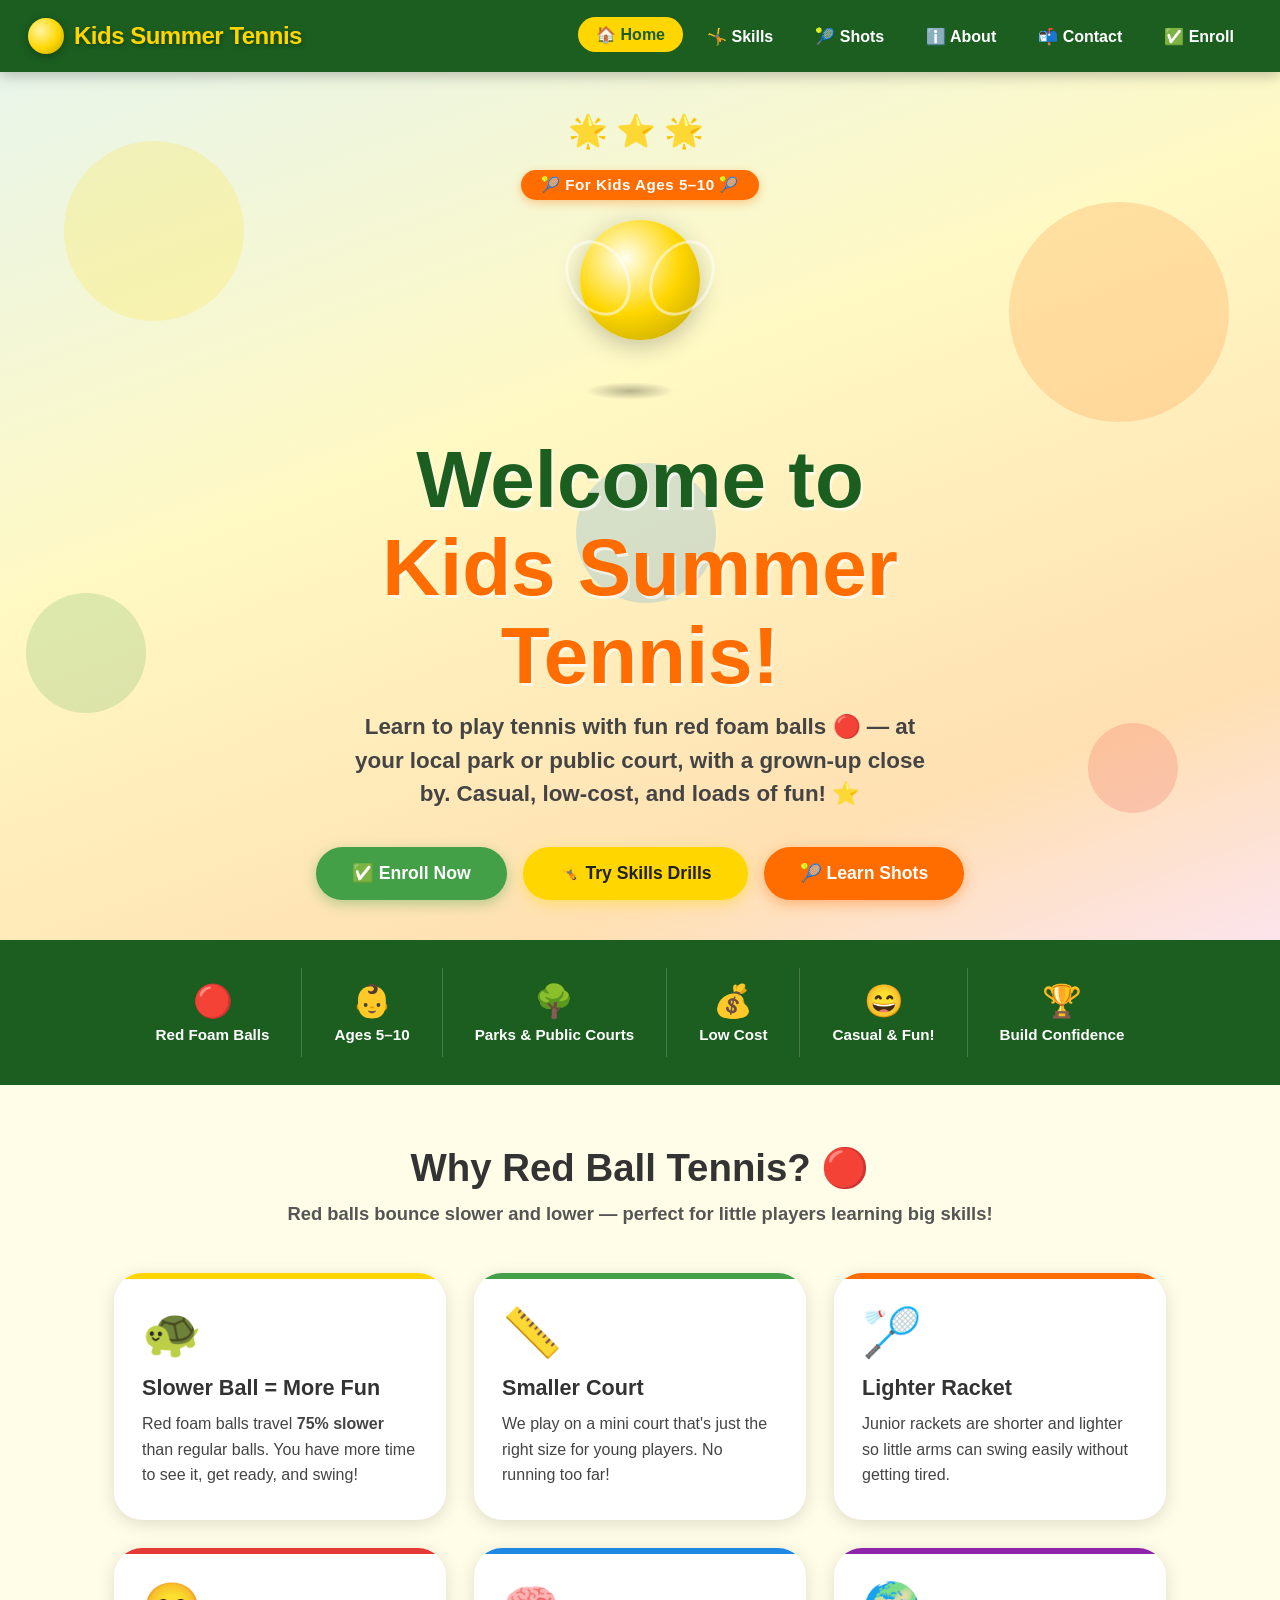
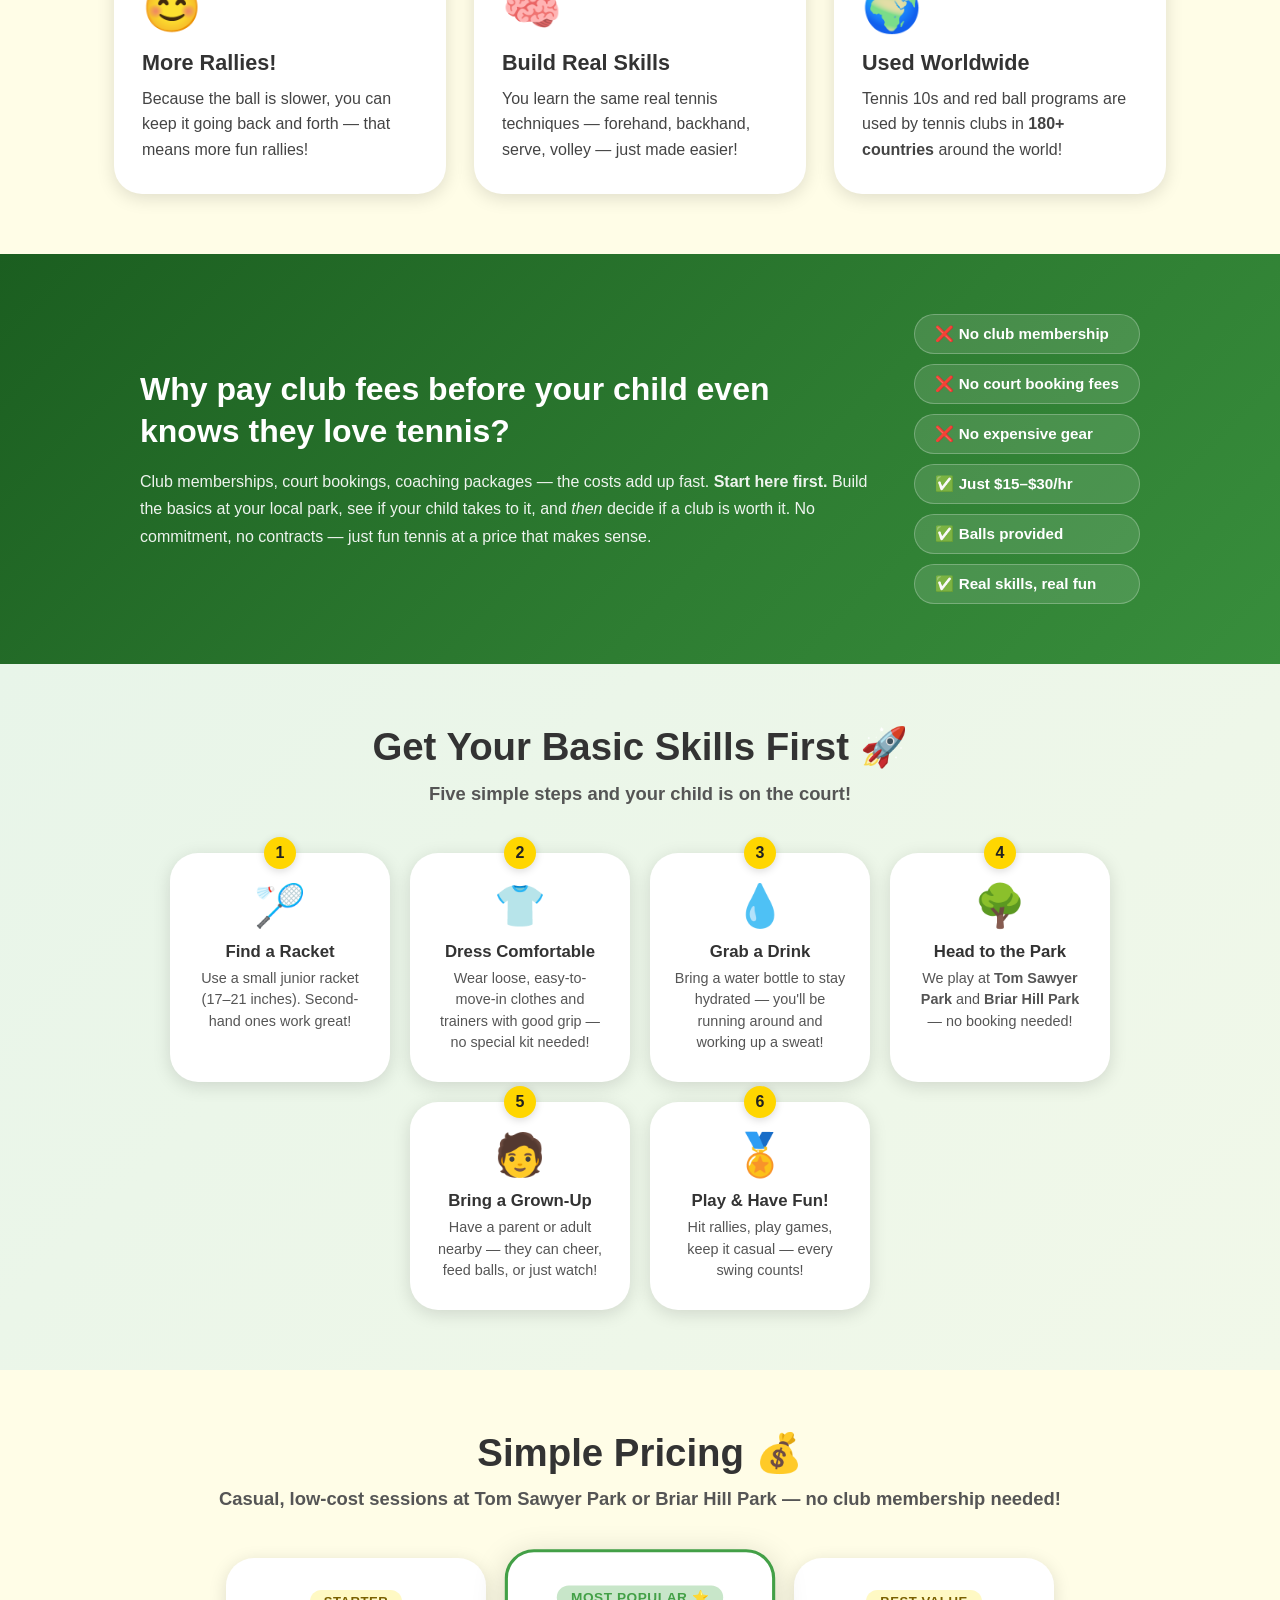
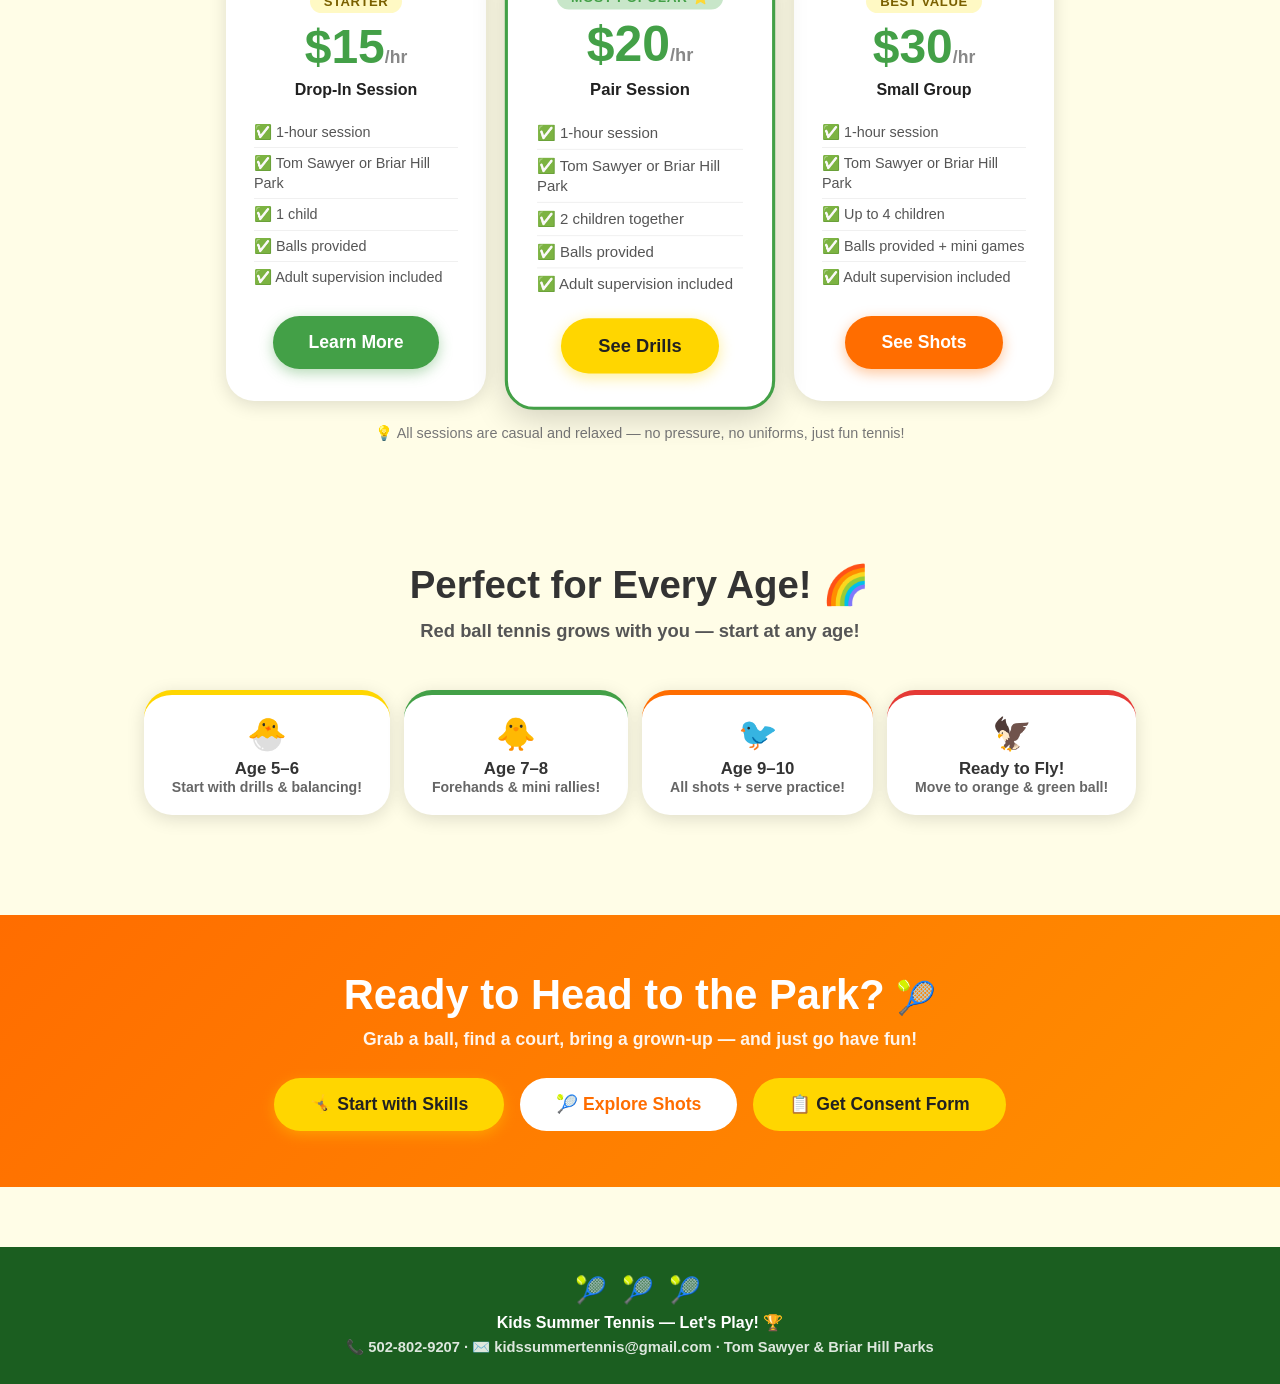
==== commit 2828543e: "Add files via upload" ====
--- a/index.html
+++ b/index.html
@@ -3,7 +3,7 @@
 <head>
   <meta charset="UTF-8" />
   <meta name="viewport" content="width=device-width, initial-scale=1.0" />
-  <title>KidsTennis 🎾 — Learn Tennis with Red Balls!</title>
+  <title>Kids Summer Tennis 🎾 — Learn Tennis with Red Balls!</title>
   <link rel="stylesheet" href="style.css" />
   <style>
     /* ---- Page-specific extras ---- */
@@ -214,7 +214,7 @@
   <nav class="nav">
     <a href="index.html" class="nav-logo">
       <span class="ball-icon"></span>
-      KidsTennis
+      Kids Summer Tennis
     </a>
     <div class="hamburger" id="ham" onclick="toggleMenu()" aria-label="Menu">
       <span></span><span></span><span></span>
@@ -225,6 +225,7 @@
       <li><a href="shots.html">🎾 Shots</a></li>
       <li><a href="about.html">ℹ️ About</a></li>
       <li><a href="contact.html">📬 Contact</a></li>
+      <li><a href="enroll.html">✅ Enroll</a></li>
     </ul>
   </nav>
 
@@ -247,15 +248,15 @@
       </div>
 
       <h1 class="hero-title">
-        Welcome to<br><span class="accent">Kids Tennis!</span>
+        Welcome to<br><span class="accent">Kids Summer Tennis!</span>
       </h1>
       <p class="hero-subtitle">
         Learn to play tennis with fun red foam balls 🔴 — at your local park or public court, with a grown-up close by. Casual, low-cost, and loads of fun! ⭐
       </p>
       <div class="btn-group">
-        <a href="skills.html" class="btn btn-primary">🤸 Try Skills Drills</a>
-        <a href="shots.html" class="btn btn-secondary">🎾 Learn Shots</a>
-        <a href="about.html" class="btn btn-orange">ℹ️ What Is Red Ball?</a>
+        <a href="enroll.html" class="btn btn-primary">✅ Enroll Now</a>
+        <a href="skills.html" class="btn btn-secondary">🤸 Try Skills Drills</a>
+        <a href="shots.html" class="btn btn-orange">🎾 Learn Shots</a>
       </div>
     </div>
   </section>
@@ -473,14 +474,15 @@
     <div class="btn-group">
       <a href="skills.html" class="btn btn-secondary">🤸 Start with Skills</a>
       <a href="shots.html"  class="btn" style="background:white; color:var(--orange);">🎾 Explore Shots</a>
+      <a href="consent.html" class="btn" style="background:var(--yellow); color:var(--dark);">📋 Get Consent Form</a>
     </div>
   </div>
 
   <!-- ======== FOOTER ======== -->
   <footer class="footer">
     <span class="foot-balls">🎾 🎾 🎾</span>
-    <strong>KidsTennis — Let's Play! 🏆</strong>
-    <p>📞 502-802-9207 · ✉️ kidstennis@gmail.com · Tom Sawyer &amp; Briar Hill Parks</p>
+    <strong>Kids Summer Tennis — Let's Play! 🏆</strong>
+    <p>📞 502-802-9207 · ✉️ kidssummertennis@gmail.com · Tom Sawyer &amp; Briar Hill Parks</p>
   </footer>
 
   <script>
--- a/style.css
+++ b/style.css
@@ -1,5 +1,5 @@
 /* ===========================
-   KidsTennis — Shared Stylesheet
+   Kids Summer Tennis — Shared Stylesheet
    =========================== */
 
 /* ---------- CSS Variables ---------- */
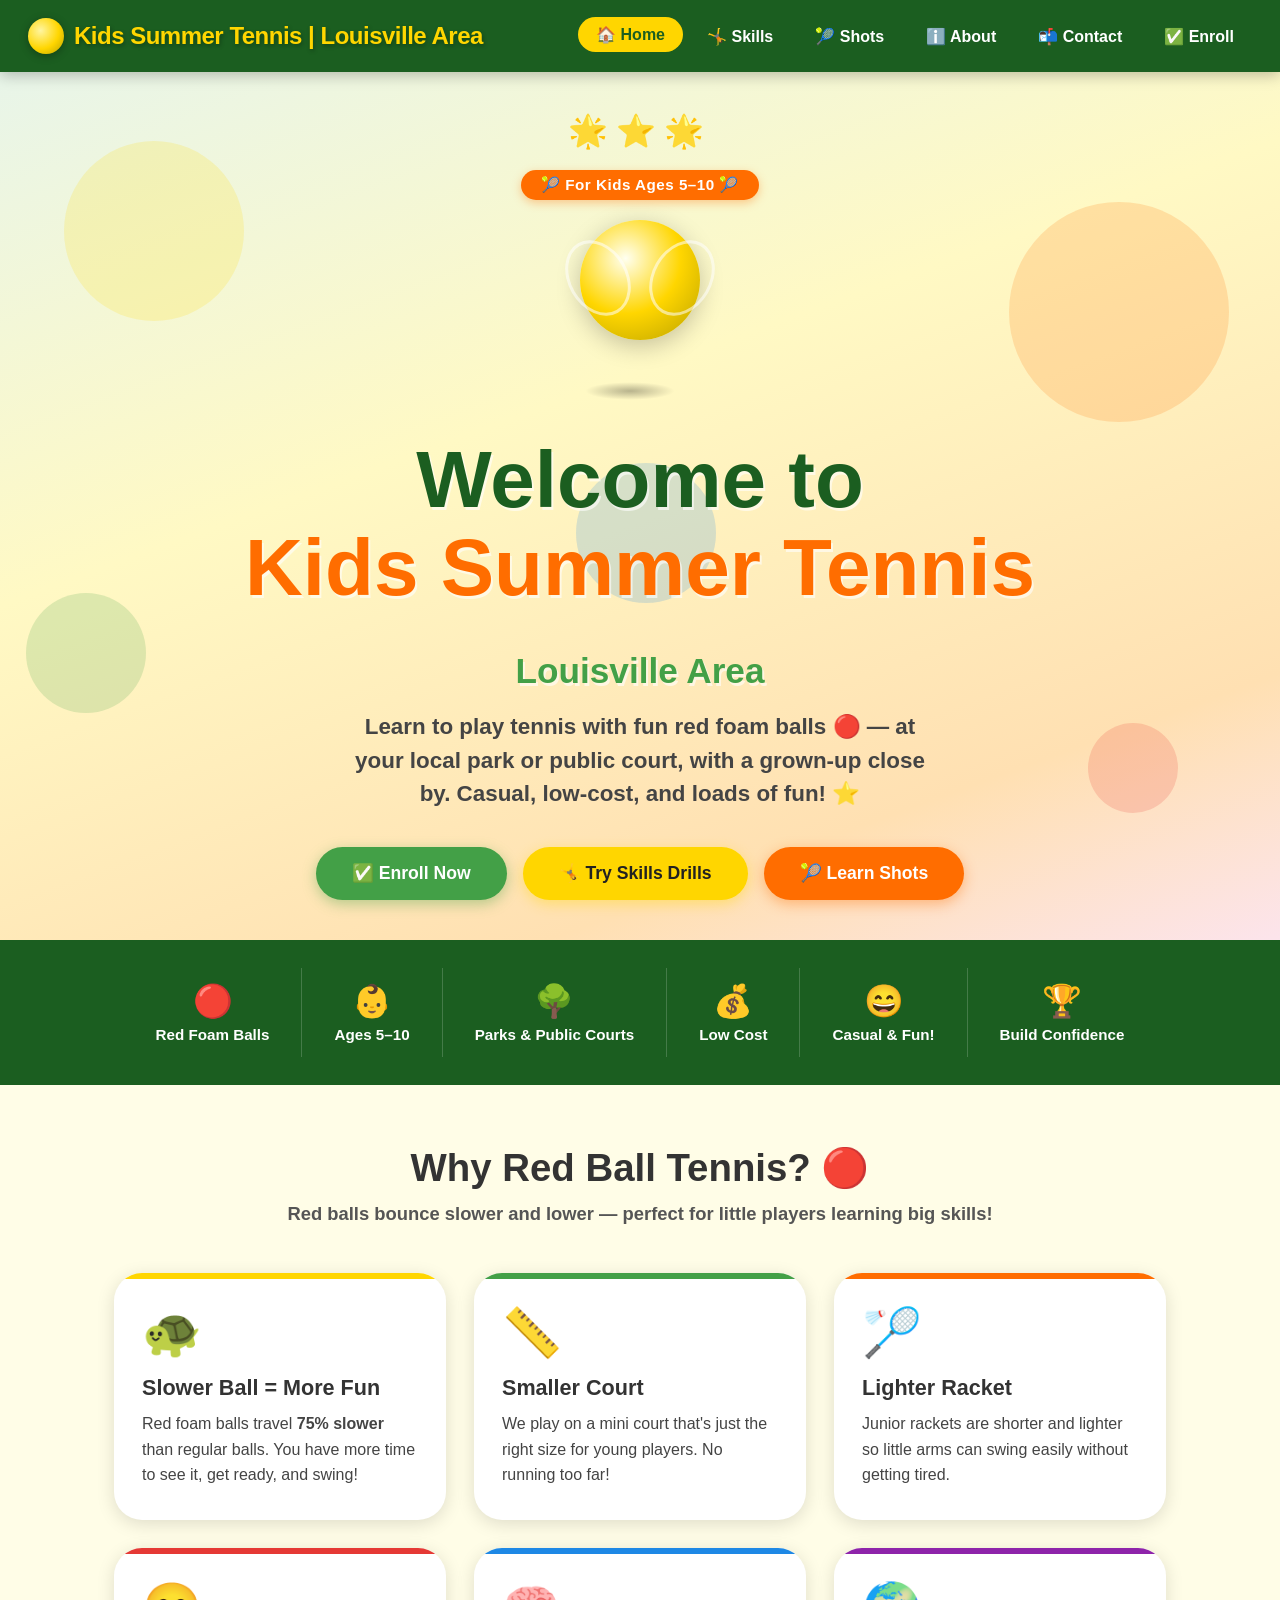
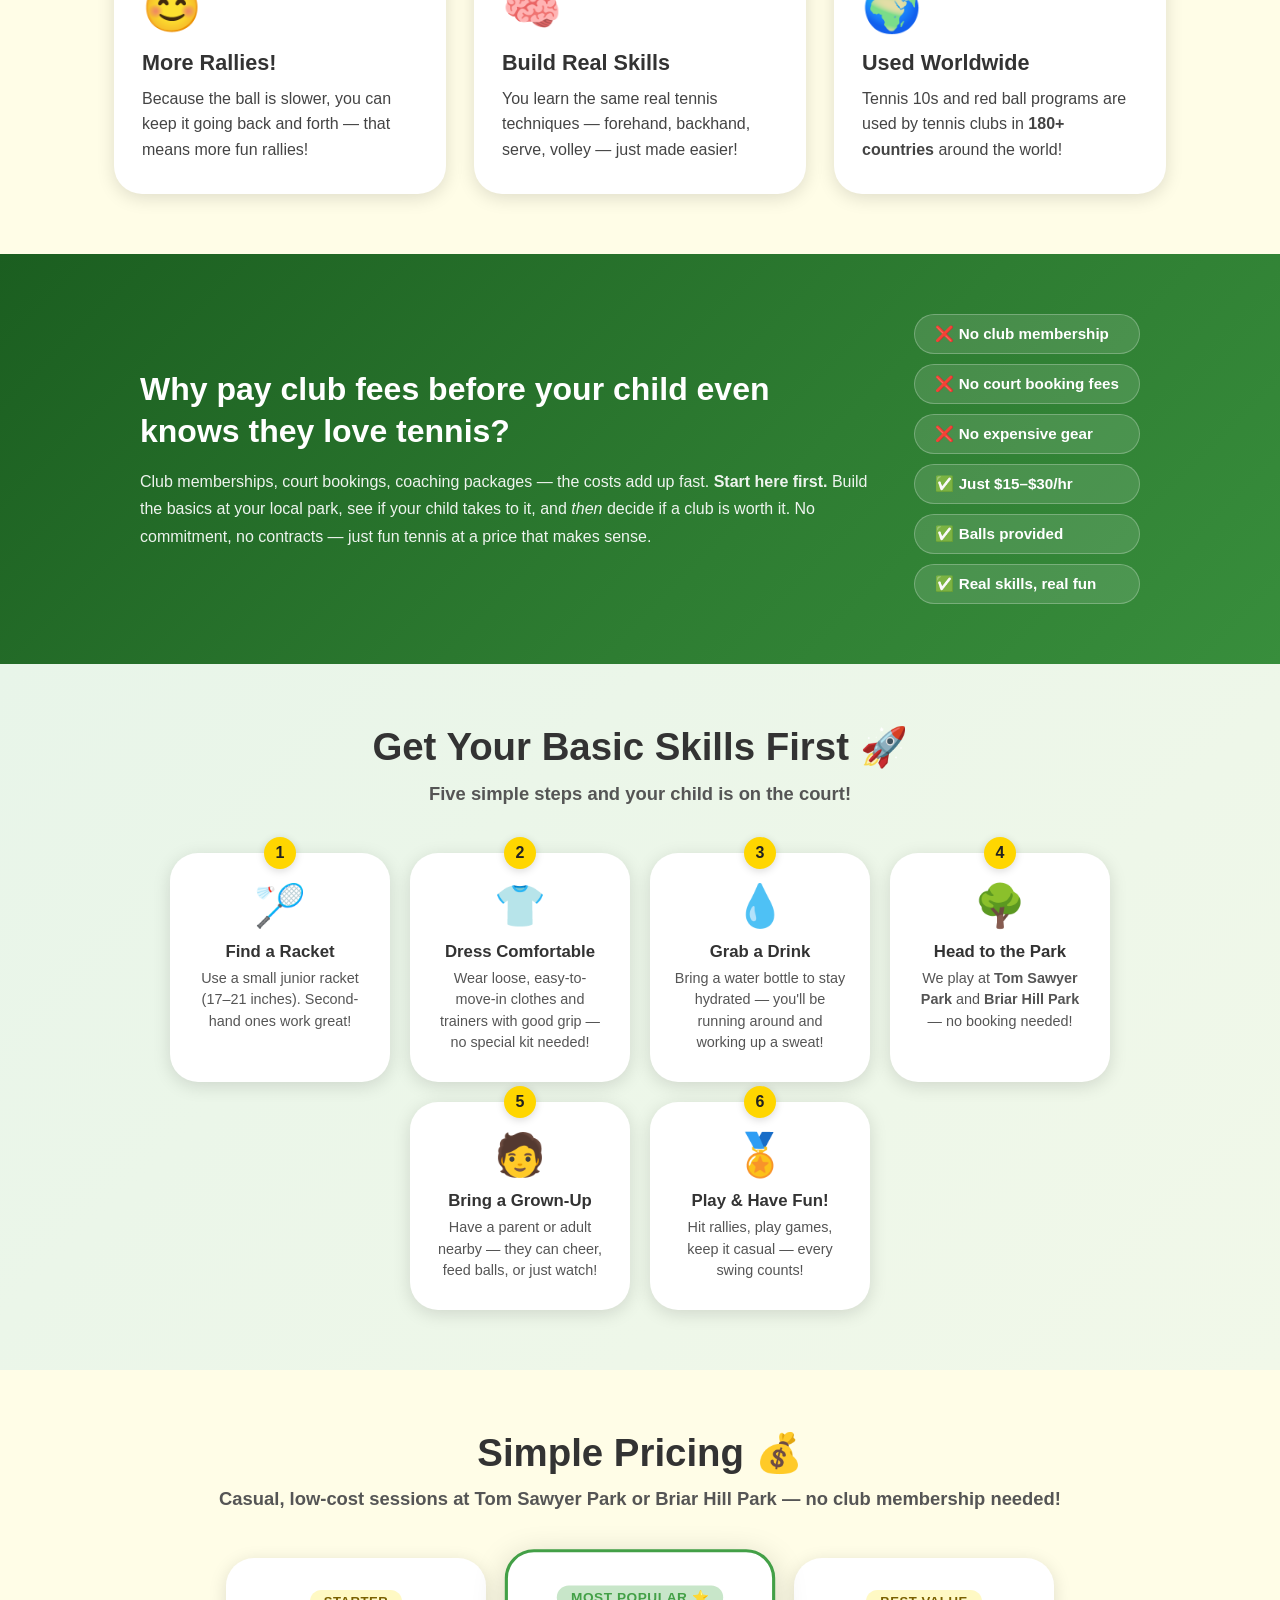
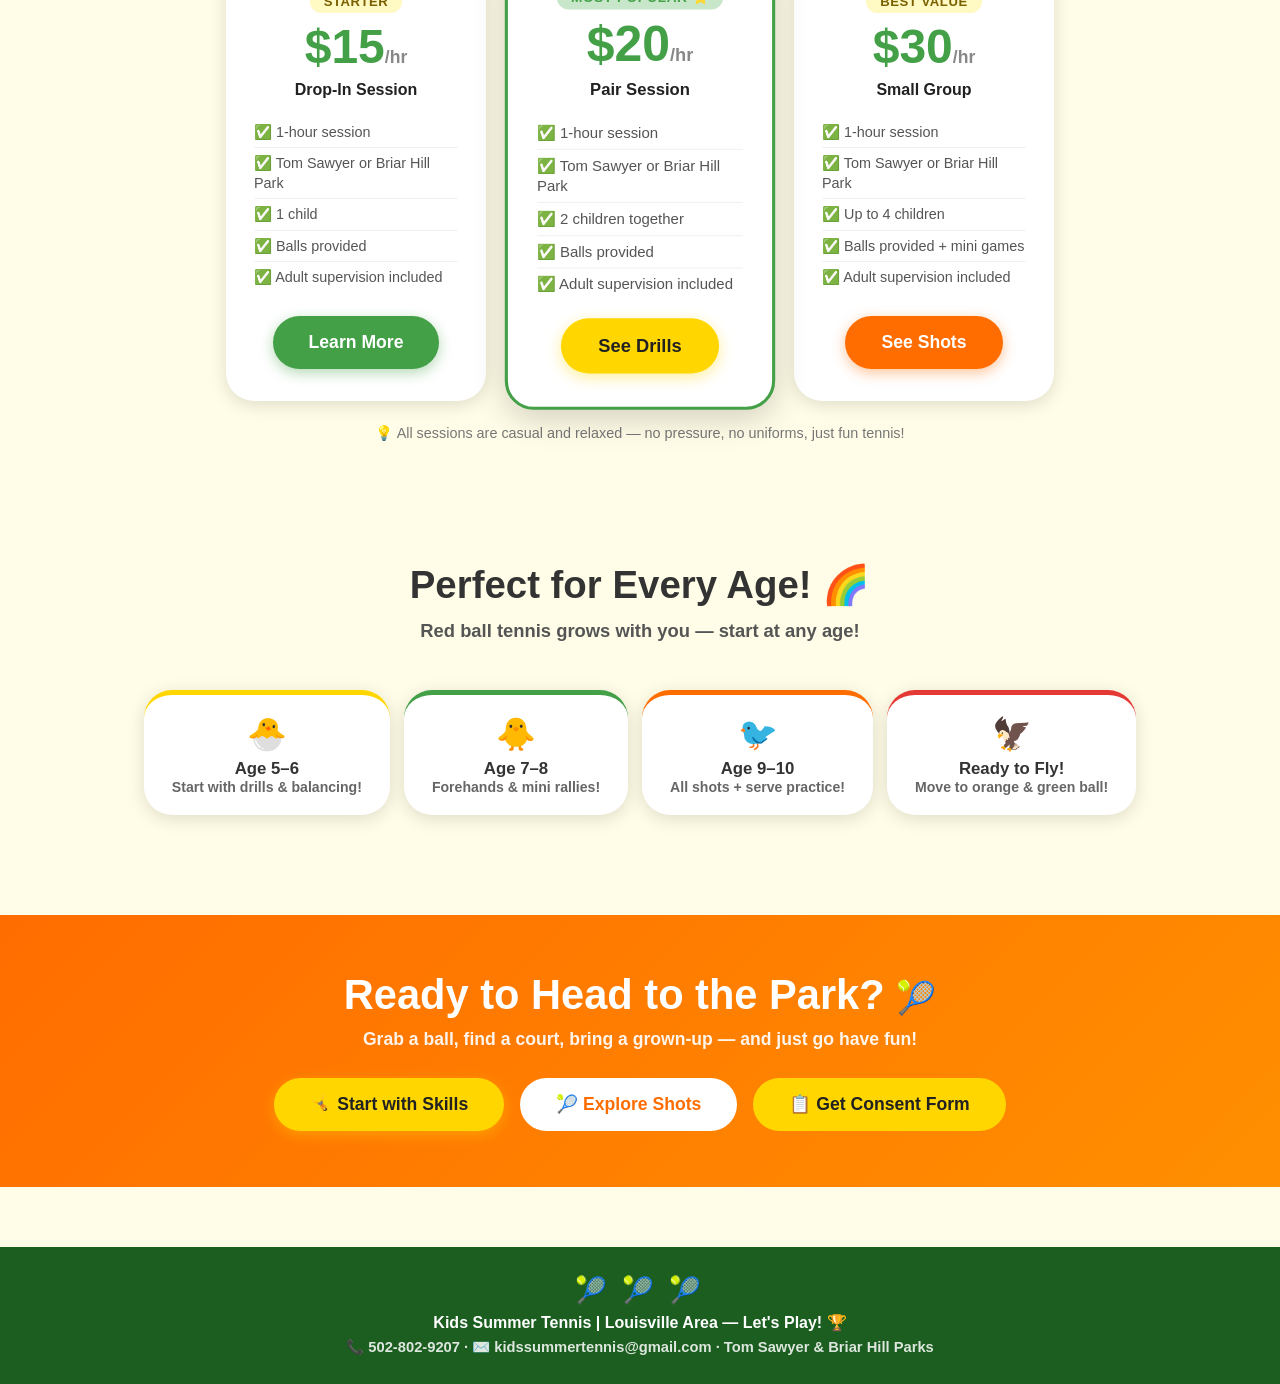
==== commit 7af3112c: "Add enrollment form, consent form, Louisville Area branding, and site-wide updates - Add enroll.html" ====
--- a/index.html
+++ b/index.html
@@ -3,7 +3,7 @@
 <head>
   <meta charset="UTF-8" />
   <meta name="viewport" content="width=device-width, initial-scale=1.0" />
-  <title>Kids Summer Tennis 🎾 — Learn Tennis with Red Balls!</title>
+  <title>Kids Summer Tennis | Louisville Area 🎾 — Learn Tennis with Red Balls!</title>
   <link rel="stylesheet" href="style.css" />
   <style>
     /* ---- Page-specific extras ---- */
@@ -214,7 +214,7 @@
   <nav class="nav">
     <a href="index.html" class="nav-logo">
       <span class="ball-icon"></span>
-      Kids Summer Tennis
+      Kids Summer Tennis | Louisville Area
     </a>
     <div class="hamburger" id="ham" onclick="toggleMenu()" aria-label="Menu">
       <span></span><span></span><span></span>
@@ -248,7 +248,7 @@
       </div>
 
       <h1 class="hero-title">
-        Welcome to<br><span class="accent">Kids Summer Tennis!</span>
+        Welcome to<br><span class="accent">Kids Summer Tennis</span><br><span style="font-size:clamp(1.4rem,4vw,2.2rem); color:var(--green);">Louisville Area</span>
       </h1>
       <p class="hero-subtitle">
         Learn to play tennis with fun red foam balls 🔴 — at your local park or public court, with a grown-up close by. Casual, low-cost, and loads of fun! ⭐
@@ -481,7 +481,7 @@
   <!-- ======== FOOTER ======== -->
   <footer class="footer">
     <span class="foot-balls">🎾 🎾 🎾</span>
-    <strong>Kids Summer Tennis — Let's Play! 🏆</strong>
+    <strong>Kids Summer Tennis | Louisville Area — Let's Play! 🏆</strong>
     <p>📞 502-802-9207 · ✉️ kidssummertennis@gmail.com · Tom Sawyer &amp; Briar Hill Parks</p>
   </footer>
 
